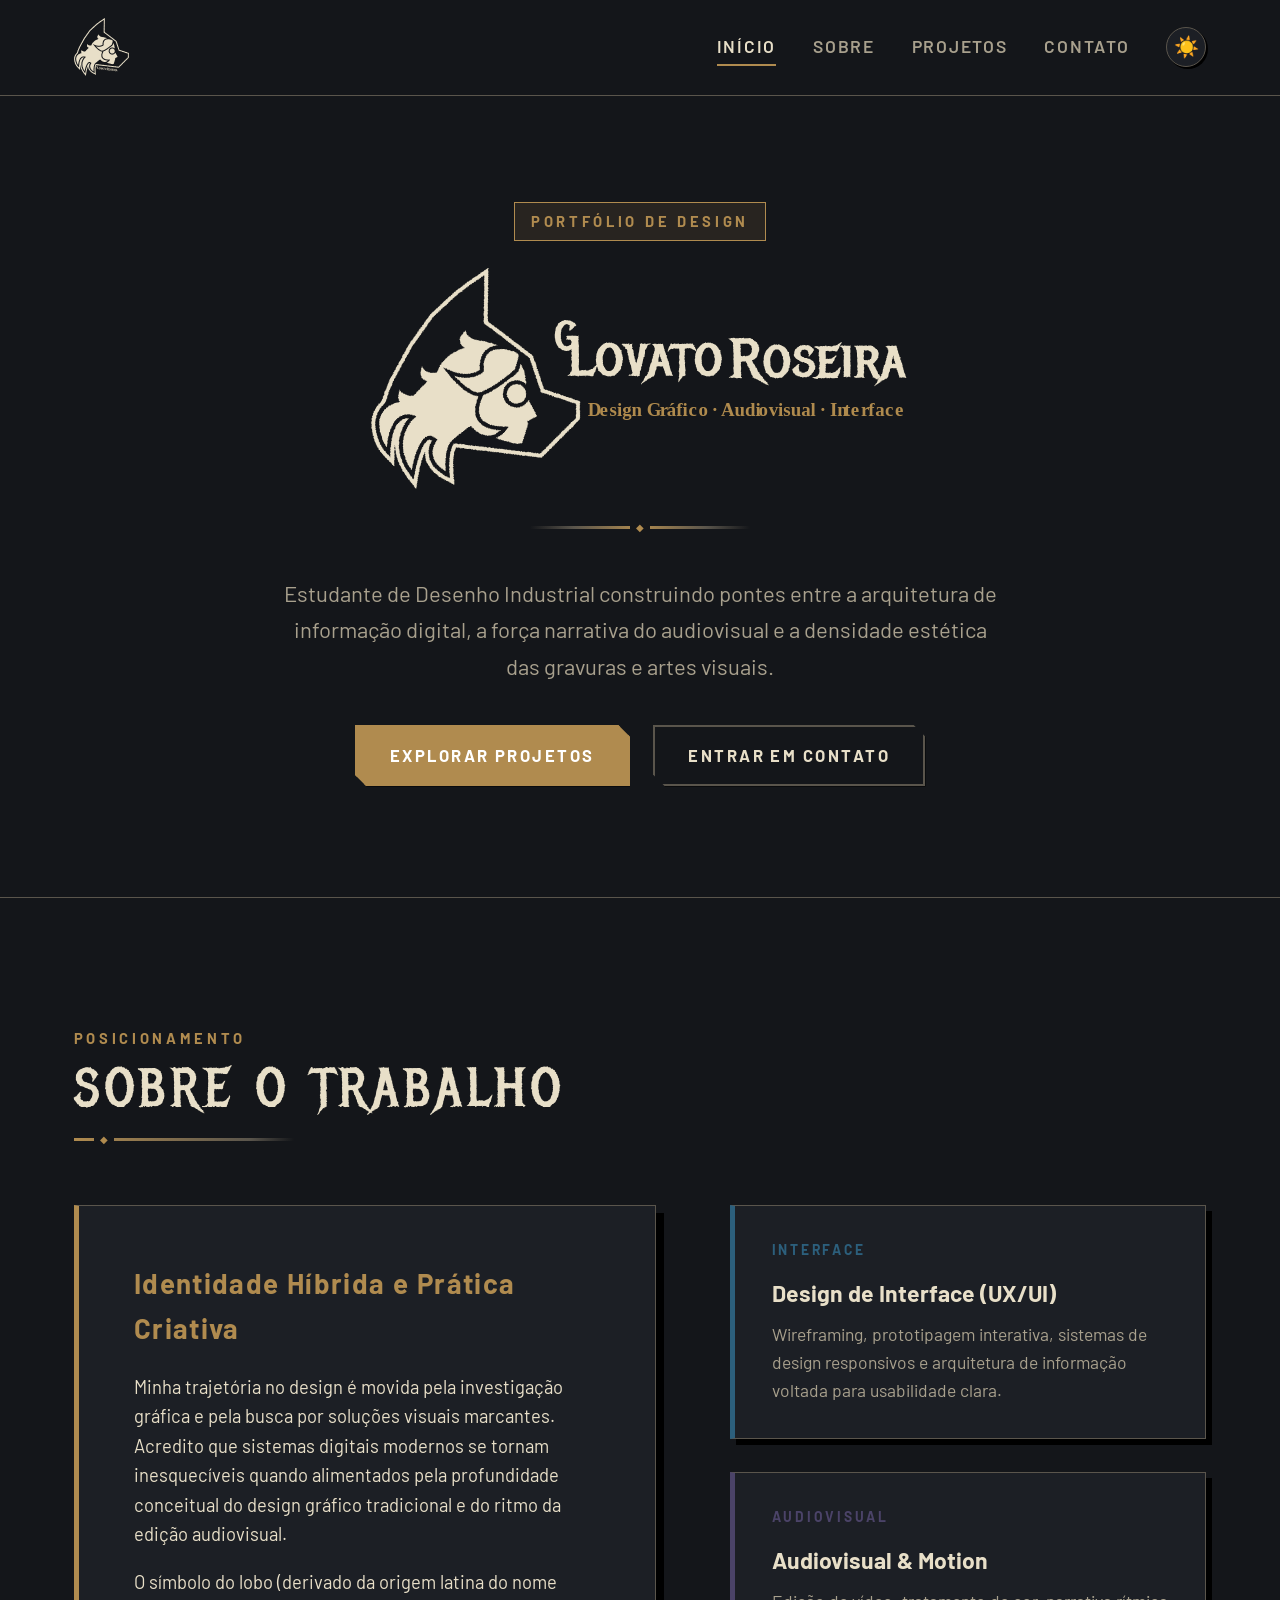
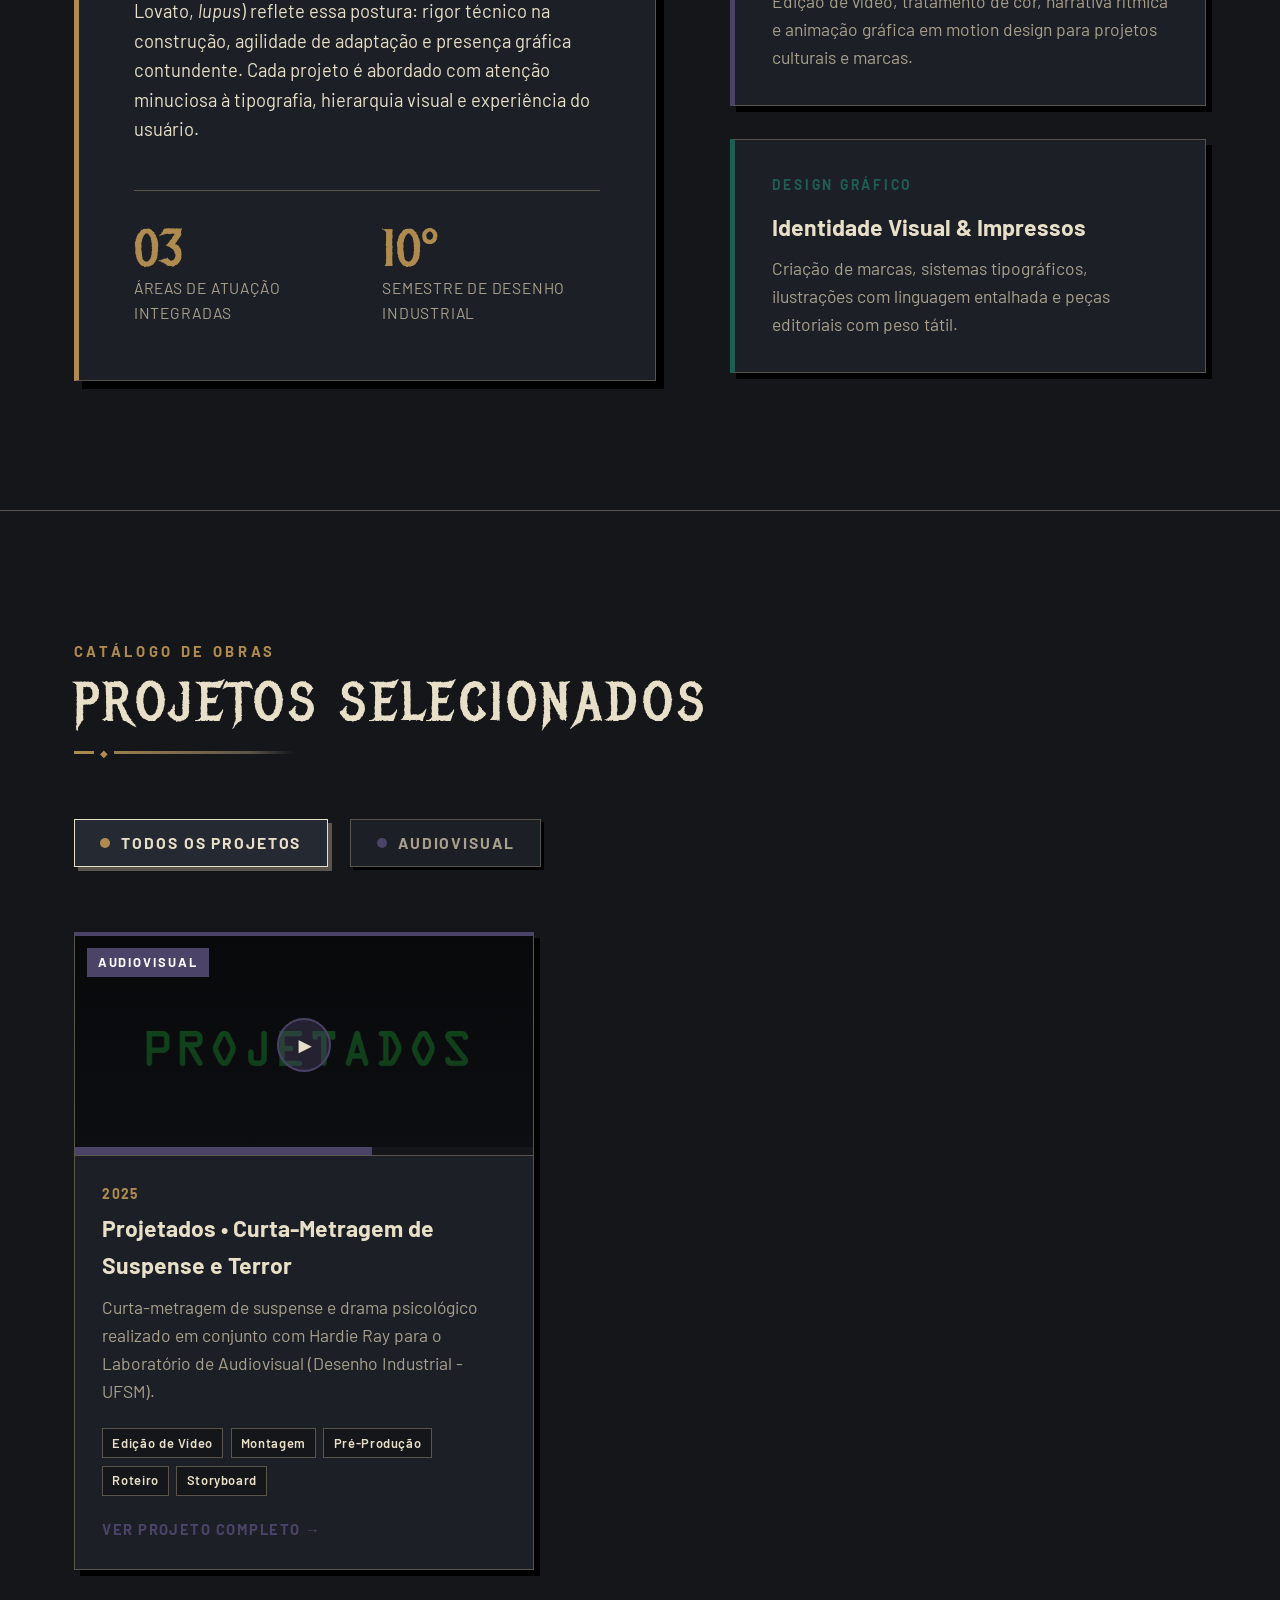
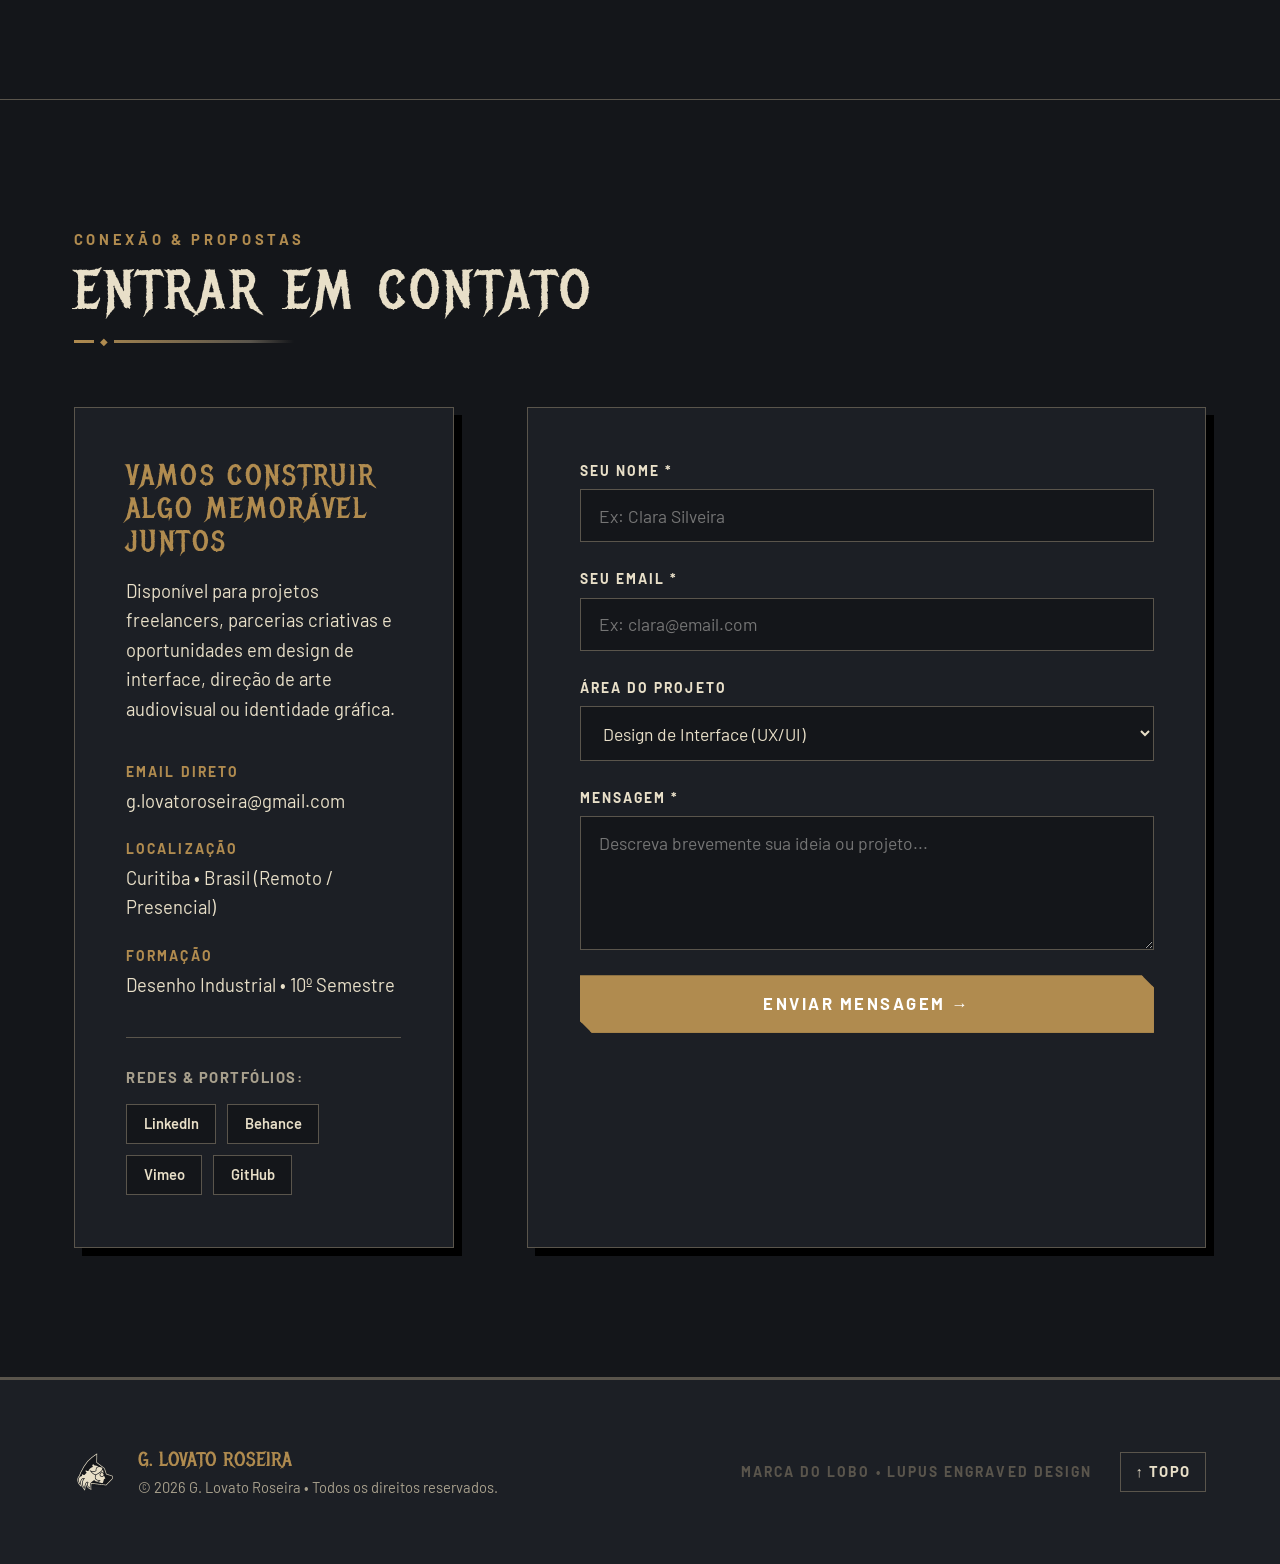
==== index.html @ ac512b8f "Add files via upload" ====
<!DOCTYPE html>
<html lang="pt-BR">
<head>
  <meta charset="UTF-8">
  <meta name="viewport" content="width=device-width, initial-scale=1.0">
  <meta name="referrer" content="strict-origin-when-cross-origin">
  <title>G. Lovato Roseira | Portfólio de Design</title>
  <meta name="description" content="Portfólio de G. Lovato Roseira. Identidade híbrida em Design de Interface, Audiovisual e Design Gráfico.">
  
  <!-- Google Fonts: Metal Mania (Headers) & Barlow (Body/Text) -->
  <link rel="preconnect" href="https://fonts.googleapis.com">
  <link rel="preconnect" href="https://fonts.gstatic.com" crossorigin>
  <link href="https://fonts.googleapis.com/css2?family=Barlow:ital,wght@0,300;0,400;0,600;0,700;1,400&family=Metal+Mania&display=swap" rel="stylesheet">
  
  <!-- Early Theme Initialization -->
  <script>
    (function() {
      const savedTheme = localStorage.getItem('theme') || 'dark';
      document.documentElement.setAttribute('data-theme', savedTheme);
    })();
  </script>

  <!-- Stylesheet -->
  <link rel="stylesheet" href="styles.css">
</head>
<body>

  <!-- Header Navigation -->
  <header class="site-header">
    <div class="widescreen-canvas header-inner">
      <a href="#hero" class="brand-logo" aria-label="G. Lovato Roseira Inicio">
        <!-- Modo escuro: logo escrita clara -->
        <img src="assets/logo compacta clara.svg" alt="G. Lovato Roseira" class="logo-wordmark logo-wordmark--light">
        <!-- Modo claro: logo escrita escura -->
        <img src="assets/logo compacta escura.svg" alt="G. Lovato Roseira" class="logo-wordmark logo-wordmark--dark">
      </a>

      <button class="menu-toggle" id="menuToggle" aria-label="Abrir Menu de Navegação">
        <span class="bar"></span>
        <span class="bar"></span>
        <span class="bar"></span>
      </button>

      <div class="header-right-controls">
        <nav class="nav-menu" id="navMenu">
          <a href="#hero" class="nav-link active">Início</a>
          <a href="#sobre" class="nav-link">Sobre</a>
          <a href="#projetos" class="nav-link">Projetos</a>
          <a href="#contato" class="nav-link">Contato</a>
        </nav>

        <button id="themeToggle" class="theme-toggle-btn" aria-label="Alternar Tema Claro/Escuro" title="Alternar Tema">☀️</button>
      </div>
    </div>
  </header>

  <main>
    <!-- HERO SECTION (COMPOSIÇÃO CENTRALIZADA COM LOGO ESCRITA) -->
    <section id="hero" class="hero-section">
      <div class="widescreen-canvas hero-centered-layout">
        
        <!-- Conteúdo Principal -->
        <div class="hero-content-centered">
          <div class="hero-badge">PORTFÓLIO DE DESIGN</div>
          <!-- Logo escrita: clara no tema escuro, escura no tema claro -->
          <div class="hero-wordmark-wrap">
            <img src="assets/logo escrito claro.svg" alt="G. Lovato Roseira" class="hero-wordmark logo-wordmark--light">
            <img src="assets/logo escrito escuro.svg" alt="G. Lovato Roseira" class="hero-wordmark logo-wordmark--dark">
          </div>
          
          <div class="engraved-divider-center"></div>

          <p class="hero-description">
            Estudante de Desenho Industrial construindo pontes entre a arquitetura de informação digital, a força narrativa do audiovisual e a densidade estética das gravuras e artes visuais.
          </p>

          <div class="hero-actions">
            <a href="#projetos" class="btn btn-primary">EXPLORAR PROJETOS</a>
            <a href="#contato" class="btn btn-secondary">ENTRAR EM CONTATO</a>
          </div>
        </div>

      </div>
    </section>

    <!-- SOBRE SECTION (GRID 60/40 E PILARES ESCALONADOS) -->
    <section id="sobre" class="section sobre-section">
      <div class="widescreen-canvas">
        
        <div class="section-header-left">
          <span class="section-tag">POSICIONAMENTO</span>
          <h2 class="section-title">SOBRE O TRABALHO</h2>
          <div class="engraved-divider-left"></div>
        </div>

        <div class="sobre-asymmetric-grid">
          <div class="sobre-text-card">
            <h3 class="sobre-heading">Identidade Híbrida e Prática Criativa</h3>
            <p>
              Minha trajetória no design é movida pela investigação gráfica e pela busca por soluções visuais marcantes. Acredito que sistemas digitais modernos se tornam inesquecíveis quando alimentados pela profundidade conceitual do design gráfico tradicional e do ritmo da edição audiovisual.
            </p>
            <p>
              O símbolo do lobo (derivado da origem latina do nome Lovato, <em>lupus</em>) reflete essa postura: rigor técnico na construção, agilidade de adaptação e presença gráfica contundente. Cada projeto é abordado com atenção minuciosa à tipografia, hierarquia visual e experiência do usuário.
            </p>

            <div class="sobre-stats">
              <div class="stat-item">
                <span class="stat-num">03</span>
                <span class="stat-label">Áreas de Atuação Integradas</span>
              </div>
              <div class="stat-item">
                <span class="stat-num">10º</span>
                <span class="stat-label">Semestre de Desenho Industrial</span>
              </div>
            </div>
          </div>

          <!-- Pilares de Atuação Integrados -->
          <div class="pillars-staggered">
            
            <div class="pillar-card pillar-interface">
              <div class="pillar-header">
                <span class="pillar-accent-tag">INTERFACE</span>
              </div>
              <h4 class="pillar-title">Design de Interface (UX/UI)</h4>
              <p class="pillar-desc">
                Wireframing, prototipagem interativa, sistemas de design responsivos e arquitetura de informação voltada para usabilidade clara.
              </p>
            </div>

            <div class="pillar-card pillar-audiovisual">
              <div class="pillar-header">
                <span class="pillar-accent-tag">AUDIOVISUAL</span>
              </div>
              <h4 class="pillar-title">Audiovisual &amp; Motion</h4>
              <p class="pillar-desc">
                Edição de vídeo, tratamento de cor, narrativa rítmica e animação gráfica em motion design para projetos culturais e marcas.
              </p>
            </div>

            <div class="pillar-card pillar-grafico">
              <div class="pillar-header">
                <span class="pillar-accent-tag">DESIGN GRÁFICO</span>
              </div>
              <h4 class="pillar-title">Identidade Visual &amp; Impressos</h4>
              <p class="pillar-desc">
                Criação de marcas, sistemas tipográficos, ilustrações com linguagem entalhada e peças editoriais com peso tátil.
              </p>
            </div>

          </div>
        </div>

      </div>
    </section>

    <!-- PROJETOS SECTION (CATÁLOGO WIDESCREEN 3 COLUNAS) -->
    <section id="projetos" class="section projetos-section">
      <div class="widescreen-canvas">
        
        <div class="section-header-left">
          <span class="section-tag">CATÁLOGO DE OBRAS</span>
          <h2 class="section-title">PROJETOS SELECIONADOS</h2>
          <div class="engraved-divider-left"></div>
        </div>

        <!-- Filter Buttons (Alinhados à Esquerda) -->
        <div class="filter-bar-left">
          <button class="filter-btn active" data-filter="todos">
            <span class="filter-indicator indicator-all"></span>
            TODOS OS PROJETOS
          </button>
          <button class="filter-btn" data-filter="audiovisual">
            <span class="filter-indicator indicator-audiovisual"></span>
            AUDIOVISUAL
          </button>
        </div>

        <!-- Projects Grid Widescreen -->
        <div class="projects-grid-widescreen" id="projectsGrid">

          <!-- Project Card: Audiovisual (Projetados) -->
          <article class="project-card cat-audiovisual" data-category="audiovisual" data-project-id="1" data-project-slug="projetados">
            <div class="card-image-wrapper">
              <div class="card-badge">AUDIOVISUAL</div>
              <div class="mockup-preview audiovisual-mockup" style="background: linear-gradient(rgba(18, 20, 24, 0.45), rgba(18, 20, 24, 0.7)), url('assets/projetos/projetados-yt-thumbnail.jpg') center/cover no-repeat;">
                <div class="play-overlay">
                  <span class="play-icon">&#9658;</span>
                </div>
                <div class="video-timeline-graphic">
                  <div class="timeline-track" style="width: 65%;"></div>
                </div>
              </div>
            </div>
            <div class="card-info">
              <span class="project-year">2025</span>
              <h3 class="project-title">Projetados &bull; Curta-Metragem de Suspense e Terror</h3>
              <p class="project-summary">
                Curta-metragem de suspense e drama psicológico realizado em conjunto com Hardie Ray para o Laboratório de Audiovisual (Desenho Industrial - UFSM).
              </p>
              <div class="card-tags">
                <span class="tag">Edição de Vídeo</span>
                <span class="tag">Montagem</span>
                <span class="tag">Pré-Produção</span>
                <span class="tag">Roteiro</span>
                <span class="tag">Storyboard</span>
              </div>
              <a href="projetos/projetados.html" class="btn-card-details">VER PROJETO COMPLETO &rarr;</a>
            </div>
          </article>

        </div>

      </div>
    </section>

    <!-- CONTATO SECTION (GRID ASSIMÉTRICO 35 / 65) -->
    <section id="contato" class="section contato-section">
      <div class="widescreen-canvas">
        
        <div class="section-header-left">
          <span class="section-tag">CONEXÃO &amp; PROPOSTAS</span>
          <h2 class="section-title">ENTRAR EM CONTATO</h2>
          <div class="engraved-divider-left"></div>
        </div>

        <div class="contato-asymmetric-grid">
          
          <div class="contato-info-card">
            <h3 class="contato-heading">Vamos construir algo memorável juntos</h3>
            <p>
              Disponível para projetos freelancers, parcerias criativas e oportunidades em design de interface, direção de arte audiovisual ou identidade gráfica.
            </p>

            <div class="contact-details">
              <div class="contact-detail-item">
                <span class="detail-label">EMAIL DIRETO</span>
                <a href="mailto:g.lovatoroseira@gmail.com" class="detail-value">g.lovatoroseira@gmail.com</a>
              </div>
              <div class="contact-detail-item">
                <span class="detail-label">LOCALIZAÇÃO</span>
                <span class="detail-value">Curitiba &bull; Brasil (Remoto / Presencial)</span>
              </div>
              <div class="contact-detail-item">
                <span class="detail-label">FORMAÇÃO</span>
                <span class="detail-value">Desenho Industrial &bull; 10º Semestre</span>
              </div>
            </div>

            <div class="social-links-wrapper">
              <span class="social-title">REDES &amp; PORTFÓLIOS:</span>
              <div class="social-buttons">
                <a href="https://linkedin.com" target="_blank" rel="noopener" class="social-btn">LinkedIn</a>
                <a href="https://behance.net" target="_blank" rel="noopener" class="social-btn">Behance</a>
                <a href="https://vimeo.com" target="_blank" rel="noopener" class="social-btn">Vimeo</a>
                <a href="https://github.com" target="_blank" rel="noopener" class="social-btn">GitHub</a>
              </div>
            </div>
          </div>

          <!-- Contact Form (Expandido à Direita) -->
          <div class="contato-form-card">
            <form id="contactForm" class="engraved-form">
              <div class="form-group">
                <label for="formName" class="form-label">SEU NOME *</label>
                <input type="text" id="formName" name="name" class="form-input" placeholder="Ex: Clara Silveira" required>
              </div>

              <div class="form-group">
                <label for="formEmail" class="form-label">SEU EMAIL *</label>
                <input type="email" id="formEmail" name="email" class="form-input" placeholder="Ex: clara@email.com" required>
              </div>

              <div class="form-group">
                <label for="formCategory" class="form-label">ÁREA DO PROJETO</label>
                <select id="formCategory" name="category" class="form-select">
                  <option value="interface">Design de Interface (UX/UI)</option>
                  <option value="audiovisual">Audiovisual / Vídeo</option>
                  <option value="grafico">Identidade Visual / Gráfico</option>
                  <option value="outro">Projeto Híbrido / Outro</option>
                </select>
              </div>

              <div class="form-group">
                <label for="formMessage" class="form-label">MENSAGEM *</label>
                <textarea id="formMessage" name="message" rows="5" class="form-textarea" placeholder="Descreva brevemente sua ideia ou projeto..." required></textarea>
              </div>

              <button type="submit" class="btn btn-primary btn-block">
                ENVIAR MENSAGEM &rarr;
              </button>

              <div id="formFeedback" class="form-feedback" aria-live="polite"></div>
            </form>
          </div>

        </div>

      </div>
    </section>
  </main>

  <!-- FOOTER -->
  <footer class="site-footer">
    <div class="widescreen-canvas footer-inner">
      <div class="footer-left">
        <img src="assets/wolf-crest.svg" alt="Lobo Stamp" class="footer-crest">
        <div class="footer-brand-info">
          <span class="footer-brand-name">G. LOVATO ROSEIRA</span>
          <span class="footer-copy">&copy; 2026 G. Lovato Roseira &bull; Todos os direitos reservados.</span>
        </div>
      </div>
      <div class="footer-right">
        <span class="footer-motto">MARCA DO LOBO &bull; LUPUS ENGRAVED DESIGN</span>
        <a href="#hero" class="back-to-top" aria-label="Voltar ao topo">&uarr; TOPO</a>
      </div>
    </div>
  </footer>

  <!-- PROJECT DETAIL MODAL -->
  <div class="modal-backdrop" id="projectModal" aria-hidden="true">
    <div class="modal-container" role="dialog" aria-labelledby="modalTitle">
      <button class="modal-close" id="modalClose" aria-label="Fechar janela">&times;</button>
      
      <div class="modal-header">
        <span class="modal-category-badge" id="modalBadge">INTERFACE</span>
        <h2 class="modal-title" id="modalTitle">Título do Projeto</h2>
        <span class="modal-meta" id="modalMeta">2026 &bull; Design de Interface</span>
      </div>

      <div class="modal-body">
        <div class="modal-preview-box" id="modalPreviewBox">
          <!-- Dynamically populated graphic preview -->
        </div>

        <div class="modal-description">
          <h4 class="modal-subheading">Contexto do Projeto</h4>
          <p id="modalDescContext">
            Descrição detalhada do desafio e dos objetivos visuais.
          </p>

          <h4 class="modal-subheading">Processo &amp; Execução</h4>
          <p id="modalDescProcess">
            Metodologia aplicada, escolhas tipográficas, decisões de usabilidade e produção gráfica.
          </p>

          <h4 class="modal-subheading">Ferramentas &amp; Técnicas</h4>
          <div class="modal-tags" id="modalTags">
            <!-- Dynamic Tags -->
          </div>
        </div>
      </div>

      <div class="modal-footer">
        <button class="btn btn-secondary" id="modalCloseBtn">FECHAR</button>
      </div>
    </div>
  </div>

  <!-- JavaScript -->
  <script src="script.js"></script>
</body>
</html>
---- styles.css ----
/* ==========================================================================
   G. LOVATO ROSEIRA - PORTFÓLIO ONLINE
   Estética: Heavy Metal 80's + Arte Gravada/Entalhada (Engraved)
   Composição: Desktop-First (16:9 Widescreen), Grids Assimétricos & Sangrias Bleed
   ========================================================================== */

/* --------------------------------------------------------------------------
   1. VARIÁVEIS DE DESIGN & PALETA CLARO / ESCURO
   -------------------------------------------------------------------------- */
:root, [data-theme="dark"] {
  /* Modo Escuro */
  --bg-dark: #14161A;
  --bg-card: #1C1F25;
  --bg-card-hover: #242932;
  --text-paper: #E8DFC8;
  --text-muted: #A8A08D;
  --color-graphite: #5A554C;
  --color-brass: #B08B4F;
  --color-brass-light: #D4AF37;
  --shadow-color: #000000;

  /* Acentos por Categoria */
  --accent-interface: #2C5F7C;   /* Azul Interface */
  --accent-audiovisual: #4B4368; /* Roxo Audiovisual */
  --accent-grafico: #1F5C52;     /* Verde Petróleo Gráfico */

  /* Tipografia */
  --font-display: 'Metal Mania', cursive, serif;
  --font-body: 'Barlow', sans-serif;

  /* Transições */
  --transition-fast: 0.2s cubic-bezier(0.25, 1, 0.5, 1);
  --transition-normal: 0.35s cubic-bezier(0.25, 1, 0.5, 1);
}

[data-theme="light"] {
  /* Modo Claro */
  --bg-dark: #EAE3D2;
  --bg-card: #F2EBDC;
  --bg-card-hover: #E4DAC4;
  --text-paper: #14161A;
  --text-muted: #424750;
  --color-graphite: #8A8275;
  --color-brass: #8C692D;
  --color-brass-light: #B08B4F;
  --shadow-color: rgba(0, 0, 0, 0.15);

  /* Acentos Ajustados para Contraste AA no Modo Claro */
  --accent-interface: #1D4D66;
  --accent-audiovisual: #3A3252;
  --accent-grafico: #12463E;
}

/* Reset Básico */
*, *::before, *::after {
  box-sizing: border-box;
  margin: 0;
  padding: 0;
}

html {
  scroll-behavior: smooth;
  background-color: var(--bg-dark);
  color: var(--text-paper);
  font-family: var(--font-body);
  /* Piso Mínimo de Legibilidade: Mínimo 16px (1rem) */
  font-size: clamp(1rem, 0.4vw + 0.9rem, 1.15rem);
  line-height: 1.6;
  transition: background-color var(--transition-normal), color var(--transition-normal);
}

body {
  min-height: 100vh;
  position: relative;
  overflow-x: hidden;
  background-color: var(--bg-dark);
  color: var(--text-paper);
}

/* --------------------------------------------------------------------------
   2. DESKTOP-FIRST 16:9 WIDESCREEN CANVAS & COMPOSIÇÃO ASSIMÉTRICA
   -------------------------------------------------------------------------- */
/* Canvas expansivo para monitores Widescreen 16:9 */
.widescreen-canvas {
  width: 100%;
  max-width: 1600px;
  margin: 0 auto;
  padding: 0 4rem;
}

/* Utilitários de Sangria nas Bordas da Tela (Bleed) */
.bleed-left-wrapper {
  margin-left: -4rem;
  padding-left: 4rem;
}

.bleed-right-wrapper {
  margin-right: -4rem;
  padding-right: 4rem;
}

/* --------------------------------------------------------------------------
   3. ELEMENTOS GRÁFICOS & TIPOGRAFIA
   -------------------------------------------------------------------------- */
h1, h2, h3, h4, h5, h6 {
  font-weight: 400;
  color: var(--text-paper);
}

/* Metal Mania SOMENTE em Títulos Principais, Headers e Nome */
.hero-title,
.section-title,
.brand-logo,
.modal-title,
.contato-heading {
  font-family: var(--font-display);
  text-transform: uppercase;
  letter-spacing: 0.08em;
  line-height: 1.12;
}

p {
  font-family: var(--font-body);
  font-weight: 400;
  color: var(--text-paper);
  line-height: 1.6;
  margin-bottom: 1rem;
}

a {
  color: inherit;
  text-decoration: none;
  transition: color var(--transition-fast);
}

/* Separadores Estilo Entalhe Gravado Assimétricos */
.engraved-divider {
  height: 3px;
  background: linear-gradient(90deg, var(--color-brass) 0%, var(--color-graphite) 70%, transparent 100%);
  margin: 1.5rem 0;
  position: relative;
}

.engraved-divider-left {
  height: 3px;
  width: 220px;
  margin: 1rem 0 2.5rem 0;
  background: linear-gradient(90deg, var(--color-brass) 0%, var(--color-graphite) 80%, transparent 100%);
  position: relative;
}

.engraved-divider-left::after {
  content: '◆';
  position: absolute;
  top: 50%;
  left: 20px;
  transform: translateY(-50%);
  color: var(--color-brass);
  font-size: 10px;
  background-color: var(--bg-dark);
  padding: 0 6px;
}

.engraved-divider-center {
  height: 3px;
  width: 220px;
  margin: 1.5rem auto 2.5rem auto;
  background: linear-gradient(90deg, transparent 0%, var(--color-graphite) 20%, var(--color-brass) 50%, var(--color-graphite) 80%, transparent 100%);
  position: relative;
}

.engraved-divider-center::after {
  content: '◆';
  position: absolute;
  top: 50%;
  left: 50%;
  transform: translate(-50%, -50%);
  color: var(--color-brass);
  font-size: 10px;
  background-color: var(--bg-dark);
  padding: 0 6px;
}

/* Botões com Estética Angular / Entalhada */
.btn {
  display: inline-flex;
  align-items: center;
  justify-content: center;
  padding: 0.85rem 1.8rem;
  font-family: var(--font-body);
  font-weight: 700;
  font-size: 0.9rem;
  letter-spacing: 0.15em;
  text-transform: uppercase;
  border: 2px solid var(--color-brass);
  background-color: transparent;
  color: var(--text-paper);
  cursor: pointer;
  position: relative;
  transition: all var(--transition-fast);
  clip-path: polygon(0 0, calc(100% - 12px) 0, 100% 12px, 100% 100%, 12px 100%, 0 calc(100% - 12px));
  box-shadow: 4px 4px 0px var(--shadow-color);
}

.btn-primary {
  background-color: var(--color-brass);
  color: #FFF;
}

.btn-primary:hover {
  background-color: var(--text-paper);
  border-color: var(--text-paper);
  color: var(--bg-dark);
  transform: translate(-2px, -2px);
  box-shadow: 6px 6px 0px var(--shadow-color);
}

.btn-secondary {
  border-color: var(--color-graphite);
  color: var(--text-paper);
}

.btn-secondary:hover {
  border-color: var(--color-brass);
  color: var(--color-brass);
  transform: translate(-2px, -2px);
  box-shadow: 6px 6px 0px var(--shadow-color);
}

.btn-block {
  width: 100%;
}

/* Botão de Alternância de Tema (Sol / Lua) */
.theme-toggle-btn {
  background: var(--bg-card);
  border: 1px solid var(--color-graphite);
  color: var(--text-paper);
  font-size: 1.1rem;
  width: 40px;
  height: 40px;
  border-radius: 50%;
  display: flex;
  align-items: center;
  justify-content: center;
  cursor: pointer;
  transition: all var(--transition-fast);
  box-shadow: 2px 2px 0px var(--shadow-color);
}

.theme-toggle-btn:hover {
  border-color: var(--color-brass);
  transform: scale(1.08);
}

/* --------------------------------------------------------------------------
   4. CABEÇALHO (HEADER)
   -------------------------------------------------------------------------- */
.site-header {
  position: fixed;
  top: 0;
  left: 0;
  width: 100%;
  z-index: 1000;
  background-color: var(--bg-dark);
  border-bottom: 1px solid var(--color-graphite);
  padding: 1rem 0;
  transition: background-color var(--transition-normal);
}

.header-inner {
  display: flex;
  align-items: center;
  justify-content: space-between;
}

.brand-logo {
  display: flex;
  align-items: center;
  gap: 0;
  line-height: 1;
}

/* Logo marca escrita no header — tamanho aumentado */
.logo-wordmark {
  height: clamp(44px, 5vw, 58px);
  width: auto;
  display: block;
  transition: opacity var(--transition-fast);
}

/* Modo escuro (padrão): mostra logo clara, oculta logo escura */
:root .logo-wordmark--light,
[data-theme="dark"] .logo-wordmark--light {
  display: block;
}
:root .logo-wordmark--dark,
[data-theme="dark"] .logo-wordmark--dark {
  display: none;
}

/* Modo claro: mostra logo escura, oculta logo clara */
[data-theme="light"] .logo-wordmark--light {
  display: none;
}
[data-theme="light"] .logo-wordmark--dark {
  display: block;
}

.brand-logo:hover .logo-wordmark {
  opacity: 0.82;
}

/* Logo na hero: bem maior, ocupa o espaço do h1 */
.hero-wordmark-wrap {
  margin: 0.25rem 0 0.5rem 0;
}

.hero-wordmark {
  width: clamp(260px, 42vw, 560px);
  height: auto;
  display: block;
}

.hero-wordmark-wrap .logo-wordmark--light,
.hero-wordmark-wrap .logo-wordmark--dark {
  /* herda a lógica de display das regras acima */
  height: auto;
  width: clamp(260px, 42vw, 560px);
}

.header-right-controls {
  display: flex;
  align-items: center;
  gap: 2rem;
}

.nav-menu {
  display: flex;
  align-items: center;
  gap: 2rem;
}

.nav-link {
  font-family: var(--font-body);
  font-weight: 600;
  font-size: 0.95rem;
  letter-spacing: 0.1em;
  text-transform: uppercase;
  color: var(--text-muted);
  position: relative;
  padding: 0.25rem 0;
}

.nav-link::after {
  content: '';
  position: absolute;
  bottom: 0;
  left: 0;
  width: 0%;
  height: 2px;
  background-color: var(--color-brass);
  transition: width var(--transition-fast);
}

.nav-link:hover,
.nav-link.active {
  color: var(--text-paper);
}

.nav-link:hover::after,
.nav-link.active::after {
  width: 100%;
}

.menu-toggle {
  display: none;
  background: none;
  border: 1px solid var(--color-graphite);
  padding: 0.5rem;
  cursor: pointer;
  flex-direction: column;
  gap: 4px;
}

.menu-toggle .bar {
  width: 22px;
  height: 2px;
  background-color: var(--text-paper);
  transition: transform var(--transition-fast);
}

/* --------------------------------------------------------------------------
   5. HERO SECTION (LAYOUT ASSIMÉTRICO 38 / 62 - ANCORADO À SANGRIA ESQUERDA)
   -------------------------------------------------------------------------- */
.hero-section {
  padding: 11rem 0 6rem 0;
  min-height: 90vh;
  display: flex;
  align-items: center;
  position: relative;
  border-bottom: 1px solid var(--color-graphite);
  overflow: hidden;
}

/* Grid Widescreen Centralizado */
.hero-centered-layout {
  display: flex;
  flex-direction: column;
  align-items: center;
  text-align: center;
  max-width: 900px;
  margin: 0 auto;
}

.hero-content-centered {
  display: flex;
  flex-direction: column;
  align-items: center;
  width: 100%;
}

.hero-badge {
  display: inline-block;
  font-family: var(--font-body);
  font-size: 0.8rem;
  font-weight: 700;
  letter-spacing: 0.25em;
  color: var(--color-brass);
  background-color: rgba(176, 139, 79, 0.12);
  padding: 0.35rem 0.85rem;
  border: 1px solid var(--color-brass);
  margin-bottom: 1.25rem;
}

.hero-title {
  font-size: clamp(2.8rem, 5.2vw, 4.8rem);
  color: var(--text-paper);
  margin-bottom: 0.5rem;
  text-shadow: 3px 3px 0px var(--shadow-color);
}

.hero-subtitle {
  font-family: var(--font-body);
  font-weight: 700;
  font-size: clamp(1rem, 2vw, 1.25rem);
  letter-spacing: 0.22em;
  color: var(--color-brass);
  margin-bottom: 1.8rem;
}

.hero-description {
  font-size: clamp(1.05rem, 0.5vw + 0.95rem, 1.2rem);
  color: var(--text-muted);
  max-width: 720px;
  margin-bottom: 2.2rem;
  line-height: 1.65;
}

.hero-actions {
  display: flex;
  gap: 1.25rem;
  flex-wrap: wrap;
}

/* --------------------------------------------------------------------------
   6. SEÇÃO SOBRE (GRID ASSIMÉTRICO 60 / 40 COM PILARES ESCALONADOS)
   -------------------------------------------------------------------------- */
.section {
  padding: 7rem 0;
  border-bottom: 1px solid var(--color-graphite);
}

.section-header-left {
  text-align: left;
  margin-bottom: 3.5rem;
}

.section-tag {
  font-family: var(--font-body);
  font-size: 0.8rem;
  font-weight: 700;
  letter-spacing: 0.25em;
  color: var(--color-brass);
  text-transform: uppercase;
  display: block;
  margin-bottom: 0.5rem;
}

.section-title {
  font-size: clamp(2.2rem, 4.2vw, 3.5rem);
  color: var(--text-paper);
}

.sobre-asymmetric-grid {
  display: grid;
  grid-template-columns: 1.1fr 0.9fr;
  gap: 4rem;
  align-items: start;
}

.sobre-text-card {
  background-color: var(--bg-card);
  padding: 3rem;
  border: 1px solid var(--color-graphite);
  border-left: 5px solid var(--color-brass);
  box-shadow: 8px 8px 0px var(--shadow-color);
}

.sobre-heading {
  font-size: 1.5rem;
  font-weight: 700;
  color: var(--color-brass);
  margin-bottom: 1.25rem;
  letter-spacing: 0.05em;
}

.sobre-stats {
  display: flex;
  gap: 3rem;
  margin-top: 2.5rem;
  padding-top: 1.75rem;
  border-top: 1px solid var(--color-graphite);
}

.stat-item {
  display: flex;
  flex-direction: column;
}

.stat-num {
  font-family: var(--font-display);
  font-size: 2.8rem;
  color: var(--color-brass);
  line-height: 1;
}

.stat-label {
  font-size: 0.85rem;
  color: var(--text-muted);
  text-transform: uppercase;
  letter-spacing: 0.05em;
}

/* Disposição Escalonada / Diagonal dos Pilares na Direita */
.pillars-staggered {
  display: flex;
  flex-direction: column;
  gap: 1.8rem;
  position: relative;
}

.pillar-card {
  background-color: var(--bg-card);
  padding: 1.8rem 2rem;
  border: 1px solid var(--color-graphite);
  border-left-width: 5px;
  box-shadow: 6px 6px 0px var(--shadow-color);
  transition: transform var(--transition-normal);
}

/* Caixas dos Pilares Perfeitamente Alinhadas */
.pillars-staggered .pillar-card {
  margin-left: 0;
}

.pillar-card:hover {
  transform: translateY(-3px);
}

.pillar-interface { border-left-color: var(--accent-interface); }
.pillar-interface .pillar-accent-tag { color: var(--accent-interface); }

.pillar-audiovisual { border-left-color: var(--accent-audiovisual); }
.pillar-audiovisual .pillar-accent-tag { color: var(--accent-audiovisual); }

.pillar-grafico { border-left-color: var(--accent-grafico); }
.pillar-grafico .pillar-accent-tag { color: var(--accent-grafico); }

.pillar-header {
  display: flex;
  justify-content: space-between;
  align-items: center;
  margin-bottom: 0.75rem;
}

.pillar-icon {
  font-size: 1.5rem;
}

.pillar-accent-tag {
  font-family: var(--font-body);
  font-size: 0.75rem;
  font-weight: 700;
  letter-spacing: 0.2em;
}

.pillar-title {
  font-size: 1.25rem;
  font-weight: 700;
  color: var(--text-paper);
  margin-bottom: 0.5rem;
}

.pillar-desc {
  font-size: 0.95rem;
  color: var(--text-muted);
  margin-bottom: 0;
}

/* --------------------------------------------------------------------------
   7. PROJETOS (CATÁLOGO WIDESCREEN ASSIMÉTRICO)
   -------------------------------------------------------------------------- */
.filter-bar-left {
  display: flex;
  justify-content: flex-start;
  gap: 1.2rem;
  flex-wrap: wrap;
  margin-bottom: 3.5rem;
}

.filter-btn {
  display: inline-flex;
  align-items: center;
  gap: 0.6rem;
  padding: 0.75rem 1.4rem;
  font-family: var(--font-body);
  font-weight: 700;
  font-size: 0.85rem;
  letter-spacing: 0.12em;
  background-color: var(--bg-card);
  border: 1px solid var(--color-graphite);
  color: var(--text-muted);
  cursor: pointer;
  transition: all var(--transition-fast);
  box-shadow: 3px 3px 0px var(--shadow-color);
}

.filter-indicator {
  width: 10px;
  height: 10px;
  display: inline-block;
  border-radius: 50%;
}

.indicator-all { background-color: var(--color-brass); }
.indicator-interface { background-color: var(--accent-interface); }
.indicator-audiovisual { background-color: var(--accent-audiovisual); }
.indicator-grafico { background-color: var(--accent-grafico); }

.filter-btn:hover {
  border-color: var(--color-brass);
  color: var(--text-paper);
}

.filter-btn.active {
  background-color: var(--bg-card-hover);
  border-color: var(--text-paper);
  color: var(--text-paper);
  box-shadow: 4px 4px 0px var(--color-graphite);
}

/* Grid Widescreen de 3 Colunas com Espaçamento Generoso */
.projects-grid-widescreen {
  display: grid;
  grid-template-columns: repeat(auto-fit, minmax(360px, 460px));
  gap: 2.5rem;
}

.project-card {
  background-color: var(--bg-card);
  border: 1px solid var(--color-graphite);
  border-top-width: 4px;
  box-shadow: 6px 6px 0px var(--shadow-color);
  display: flex;
  flex-direction: column;
  transition: transform var(--transition-normal), box-shadow var(--transition-normal);
  cursor: pointer;
  overflow: hidden;
}

.project-card:hover {
  transform: translateY(-6px);
  box-shadow: 10px 14px 0px var(--shadow-color);
}

/* Regras de Acento por Categoria */
.cat-interface { border-top-color: var(--accent-interface); }
.cat-interface .card-badge { background-color: var(--accent-interface); color: #FFF; }
.cat-interface:hover .project-title { color: var(--accent-interface); }
.cat-interface .btn-card-details { color: var(--accent-interface); }

.cat-audiovisual { border-top-color: var(--accent-audiovisual); }
.cat-audiovisual .card-badge { background-color: var(--accent-audiovisual); color: #FFF; }
.cat-audiovisual:hover .project-title { color: var(--accent-audiovisual); }
.cat-audiovisual .btn-card-details { color: var(--accent-audiovisual); }

.cat-grafico { border-top-color: var(--accent-grafico); }
.cat-grafico .card-badge { background-color: var(--accent-grafico); color: #FFF; }
.cat-grafico:hover .project-title { color: var(--accent-grafico); }
.cat-grafico .btn-card-details { color: var(--accent-grafico); }

/* Detalhes Internos do Card */
.card-image-wrapper {
  height: 220px;
  background-color: var(--bg-dark);
  position: relative;
  overflow: hidden;
  border-bottom: 1px solid var(--color-graphite);
}

.card-badge {
  position: absolute;
  top: 12px;
  left: 12px;
  font-family: var(--font-body);
  font-size: 0.7rem;
  font-weight: 700;
  letter-spacing: 0.15em;
  padding: 0.25rem 0.6rem;
  z-index: 10;
}

.mockup-preview {
  width: 100%;
  height: 100%;
  display: flex;
  align-items: center;
  justify-content: center;
  background: var(--bg-card-hover);
  position: relative;
}

.interface-mockup .mockup-window-bar {
  position: absolute;
  top: 15px;
  width: 80%;
  height: 20px;
  background-color: var(--bg-dark);
  border-radius: 4px 4px 0 0;
  display: flex;
  align-items: center;
  gap: 6px;
  padding-left: 10px;
}

.interface-mockup .dot {
  width: 6px;
  height: 6px;
  border-radius: 50%;
  background-color: var(--color-graphite);
}

.interface-mockup .mockup-content {
  width: 80%;
  height: 110px;
  margin-top: 20px;
  background-color: var(--bg-card);
  border: 1px solid var(--color-graphite);
  padding: 10px;
}

.ui-wire-header {
  height: 12px;
  width: 60%;
  background-color: var(--accent-interface);
  opacity: 0.8;
  margin-bottom: 10px;
}

.ui-wire-body {
  display: flex;
  gap: 8px;
}

.ui-block {
  height: 50px;
  flex: 1;
  background-color: var(--bg-dark);
  border: 1px dashed var(--color-graphite);
}

.interface-mockup-alt .mobile-frame {
  width: 100px;
  height: 160px;
  border: 3px solid var(--accent-interface);
  border-radius: 12px;
  background-color: var(--bg-dark);
  position: relative;
}

.interface-mockup-alt .screen-notch {
  width: 30px;
  height: 4px;
  background-color: var(--accent-interface);
  margin: 6px auto 0 auto;
}

.audiovisual-mockup .play-overlay {
  width: 54px;
  height: 54px;
  border-radius: 50%;
  border: 2px solid var(--accent-audiovisual);
  background-color: rgba(75, 67, 104, 0.4);
  display: flex;
  align-items: center;
  justify-content: center;
}

.audiovisual-mockup .play-icon {
  color: var(--text-paper);
  font-size: 1.2rem;
  margin-left: 3px;
}

.video-timeline-graphic {
  position: absolute;
  bottom: 0;
  width: 100%;
  height: 8px;
  background-color: var(--bg-dark);
}

.timeline-track {
  width: 45%;
  height: 100%;
  background-color: var(--accent-audiovisual);
}

.motion-mockup .motion-frames {
  display: flex;
  gap: 8px;
}

.motion-mockup .frame {
  width: 50px;
  height: 70px;
  border: 1px solid var(--accent-audiovisual);
  background-color: var(--bg-dark);
}

.grafico-mockup .engraved-symbol-preview {
  font-size: 3.5rem;
  color: var(--accent-grafico);
}

.poster-mockup .poster-border {
  width: 110px;
  height: 150px;
  border: 2px solid var(--accent-grafico);
  padding: 10px;
  display: flex;
  flex-direction: column;
  align-items: center;
  justify-content: space-between;
}

.poster-mockup .poster-title-line {
  width: 80%;
  height: 6px;
  background-color: var(--accent-grafico);
}

.poster-mockup .poster-art {
  font-size: 2rem;
  color: var(--text-paper);
}

.card-info {
  padding: 1.5rem;
  display: flex;
  flex-direction: column;
  flex-grow: 1;
}

.project-year {
  font-size: 0.75rem;
  font-weight: 700;
  color: var(--color-brass);
  letter-spacing: 0.1em;
  margin-bottom: 0.25rem;
}

.project-title {
  font-size: 1.25rem;
  font-weight: 700;
  margin-bottom: 0.6rem;
  transition: color var(--transition-fast);
}

.project-summary {
  font-size: 0.95rem;
  color: var(--text-muted);
  margin-bottom: 1.2rem;
  flex-grow: 1;
}

.card-tags {
  display: flex;
  flex-wrap: wrap;
  gap: 0.4rem;
  margin-bottom: 1.2rem;
}

.tag {
  font-size: 0.7rem;
  font-weight: 600;
  letter-spacing: 0.05em;
  padding: 0.2rem 0.5rem;
  background-color: var(--bg-dark);
  border: 1px solid var(--color-graphite);
  color: var(--text-paper);
}

.btn-card-details {
  background: none;
  border: none;
  font-family: var(--font-body);
  font-weight: 700;
  font-size: 0.8rem;
  letter-spacing: 0.1em;
  padding: 0;
  cursor: pointer;
  text-align: left;
  display: flex;
  align-items: center;
  gap: 0.4rem;
  text-decoration: none;
}

/* --------------------------------------------------------------------------
   8. SEÇÃO CONTATO (GRID ASSIMÉTRICO 35 / 65)
   -------------------------------------------------------------------------- */
.contato-asymmetric-grid {
  display: grid;
  grid-template-columns: 380px 1fr;
  gap: 4rem;
}

.contato-info-card,
.contato-form-card {
  background-color: var(--bg-card);
  padding: 2.8rem;
  border: 1px solid var(--color-graphite);
  box-shadow: 8px 8px 0px var(--shadow-color);
}

.contato-heading {
  font-size: 1.6rem;
  color: var(--color-brass);
  margin-bottom: 1rem;
}

.contact-details {
  margin: 2rem 0;
  display: flex;
  flex-direction: column;
  gap: 1.2rem;
}

.contact-detail-item {
  display: flex;
  flex-direction: column;
}

.detail-label {
  font-size: 0.75rem;
  font-weight: 700;
  letter-spacing: 0.15em;
  color: var(--color-brass);
  margin-bottom: 0.2rem;
}

.detail-value {
  font-size: 1rem;
  color: var(--text-paper);
}

a.detail-value:hover {
  color: var(--color-brass);
  text-decoration: underline;
}

.social-links-wrapper {
  margin-top: 2rem;
  padding-top: 1.5rem;
  border-top: 1px solid var(--color-graphite);
}

.social-title {
  font-size: 0.8rem;
  font-weight: 700;
  letter-spacing: 0.1em;
  color: var(--text-muted);
  display: block;
  margin-bottom: 0.8rem;
}

.social-buttons {
  display: flex;
  gap: 0.6rem;
  flex-wrap: wrap;
}

.social-btn {
  padding: 0.4rem 0.9rem;
  font-size: 0.8rem;
  font-weight: 600;
  border: 1px solid var(--color-graphite);
  background-color: var(--bg-dark);
  color: var(--text-paper);
}

.social-btn:hover {
  border-color: var(--color-brass);
  color: var(--color-brass);
}

.form-group {
  margin-bottom: 1.4rem;
  display: flex;
  flex-direction: column;
}

.form-label {
  font-size: 0.75rem;
  font-weight: 700;
  letter-spacing: 0.15em;
  color: var(--text-paper);
  margin-bottom: 0.4rem;
}

.form-input,
.form-select,
.form-textarea {
  width: 100%;
  padding: 0.85rem 1rem;
  font-family: var(--font-body);
  font-size: 0.95rem;
  background-color: var(--bg-dark);
  border: 1px solid var(--color-graphite);
  color: var(--text-paper);
  outline: none;
  transition: border-color var(--transition-fast);
}

.form-input:focus,
.form-select:focus,
.form-textarea:focus {
  border-color: var(--color-brass);
}

.form-feedback {
  margin-top: 1rem;
  padding: 0.75rem;
  font-size: 0.9rem;
  display: none;
  border: 1px solid var(--color-brass);
  background-color: rgba(176, 139, 79, 0.12);
  color: var(--text-paper);
}

/* --------------------------------------------------------------------------
   9. RODAPÉ (FOOTER WIDESCREEN)
   -------------------------------------------------------------------------- */
.site-footer {
  padding: 3.5rem 0;
  background-color: var(--bg-card);
  border-top: 2px solid var(--color-graphite);
}

.footer-inner {
  display: flex;
  justify-content: space-between;
  align-items: center;
  flex-wrap: wrap;
  gap: 1.5rem;
}

.footer-left {
  display: flex;
  align-items: center;
  gap: 1.2rem;
}

.footer-crest {
  width: 42px;
  height: 42px;
}

.footer-brand-info {
  display: flex;
  flex-direction: column;
}

.footer-brand-name {
  font-family: var(--font-display);
  font-size: 1.1rem;
  color: var(--color-brass);
}

.footer-copy {
  font-size: 0.8rem;
  color: var(--text-muted);
}

.footer-right {
  display: flex;
  align-items: center;
  gap: 1.5rem;
}

.footer-motto {
  font-size: 0.75rem;
  font-weight: 700;
  letter-spacing: 0.15em;
  color: var(--color-graphite);
}

.back-to-top {
  font-size: 0.8rem;
  font-weight: 700;
  letter-spacing: 0.1em;
  padding: 0.4rem 0.8rem;
  border: 1px solid var(--color-graphite);
  color: var(--text-paper);
}

.back-to-top:hover {
  border-color: var(--color-brass);
  color: var(--color-brass);
}

/* --------------------------------------------------------------------------
   10. MODAL DE DETALHES DO PROJETO
   -------------------------------------------------------------------------- */
.modal-backdrop {
  position: fixed;
  top: 0;
  left: 0;
  width: 100vw;
  height: 100vh;
  background-color: rgba(10, 11, 14, 0.88);
  backdrop-filter: blur(6px);
  z-index: 2000;
  display: flex;
  align-items: center;
  justify-content: center;
  padding: 1.5rem;
  opacity: 0;
  visibility: hidden;
  transition: opacity var(--transition-normal), visibility var(--transition-normal);
}

.modal-backdrop.active {
  opacity: 1;
  visibility: visible;
}

.modal-container {
  background-color: var(--bg-card);
  border: 2px solid var(--color-brass);
  width: 100%;
  max-width: 750px;
  max-height: 90vh;
  overflow-y: auto;
  padding: 2.5rem;
  position: relative;
  box-shadow: 10px 10px 0px var(--shadow-color);
  transform: scale(0.95);
  transition: transform var(--transition-normal);
}

.modal-backdrop.active .modal-container {
  transform: scale(1);
}

.modal-close {
  position: absolute;
  top: 1.2rem;
  right: 1.2rem;
  background: none;
  border: 1px solid var(--color-graphite);
  color: var(--text-paper);
  font-size: 1.5rem;
  width: 36px;
  height: 36px;
  display: flex;
  align-items: center;
  justify-content: center;
  cursor: pointer;
  transition: border-color var(--transition-fast);
}

.modal-close:hover {
  border-color: var(--color-brass);
  color: var(--color-brass);
}

.modal-category-badge {
  display: inline-block;
  font-size: 0.75rem;
  font-weight: 700;
  letter-spacing: 0.15em;
  padding: 0.25rem 0.6rem;
  color: #FFF;
  margin-bottom: 0.5rem;
}

.modal-title {
  font-size: 2rem;
  margin-bottom: 0.25rem;
}

.modal-meta {
  font-size: 0.85rem;
  color: var(--color-brass);
  display: block;
  margin-bottom: 1.5rem;
}

.modal-preview-box {
  width: 100%;
  height: 240px;
  background-color: var(--bg-dark);
  border: 1px solid var(--color-graphite);
  margin-bottom: 1.5rem;
  display: flex;
  align-items: center;
  justify-content: center;
}

.modal-subheading {
  font-size: 1.1rem;
  font-weight: 700;
  color: var(--color-brass);
  margin: 1.2rem 0 0.4rem 0;
}

.modal-tags {
  display: flex;
  gap: 0.5rem;
  flex-wrap: wrap;
  margin-top: 0.5rem;
}

.modal-footer {
  margin-top: 2rem;
  padding-top: 1.2rem;
  border-top: 1px solid var(--color-graphite);
  display: flex;
  justify-content: flex-end;
}

/* --------------------------------------------------------------------------
   11. ADAPTAÇÕES DE VIEWPORT (RESPONSIVIDADE SEGUNDA ETAPA)
   -------------------------------------------------------------------------- */
@media (max-width: 1200px) {
  .widescreen-canvas {
    padding: 0 2rem;
  }

  .hero-asymmetric-grid {
    grid-template-columns: 340px 1fr;
    gap: 3rem;
  }

  .sobre-asymmetric-grid {
    grid-template-columns: 1fr;
    gap: 3rem;
  }

  .pillars-staggered .pillar-card:nth-child(2),
  .pillars-staggered .pillar-card:nth-child(3) {
    margin-left: 0;
  }

  .projects-grid-widescreen {
    grid-template-columns: repeat(2, 1fr);
  }

  .contato-asymmetric-grid {
    grid-template-columns: 1fr;
    gap: 3rem;
  }
}

@media (max-width: 768px) {
  .menu-toggle {
    display: flex;
  }

  .nav-menu {
    position: absolute;
    top: 100%;
    left: 0;
    width: 100%;
    background-color: var(--bg-card);
    border-bottom: 2px solid var(--color-graphite);
    flex-direction: column;
    padding: 1.5rem;
    gap: 1.2rem;
    clip-path: polygon(0 0, 100% 0, 100% 0, 0 0);
    transition: clip-path var(--transition-normal);
  }

  .nav-menu.active {
    clip-path: polygon(0 0, 100% 0, 100% 100%, 0 100%);
  }

  .hero-asymmetric-grid {
    grid-template-columns: 1fr;
    text-align: center;
  }

  .crest-frame-asymmetric {
    max-width: 240px;
    margin: 0 auto;
  }

  .hero-actions {
    justify-content: center;
  }

  .projects-grid-widescreen {
    grid-template-columns: 1fr;
  }

  .footer-inner {
    flex-direction: column;
    text-align: center;
  }
}
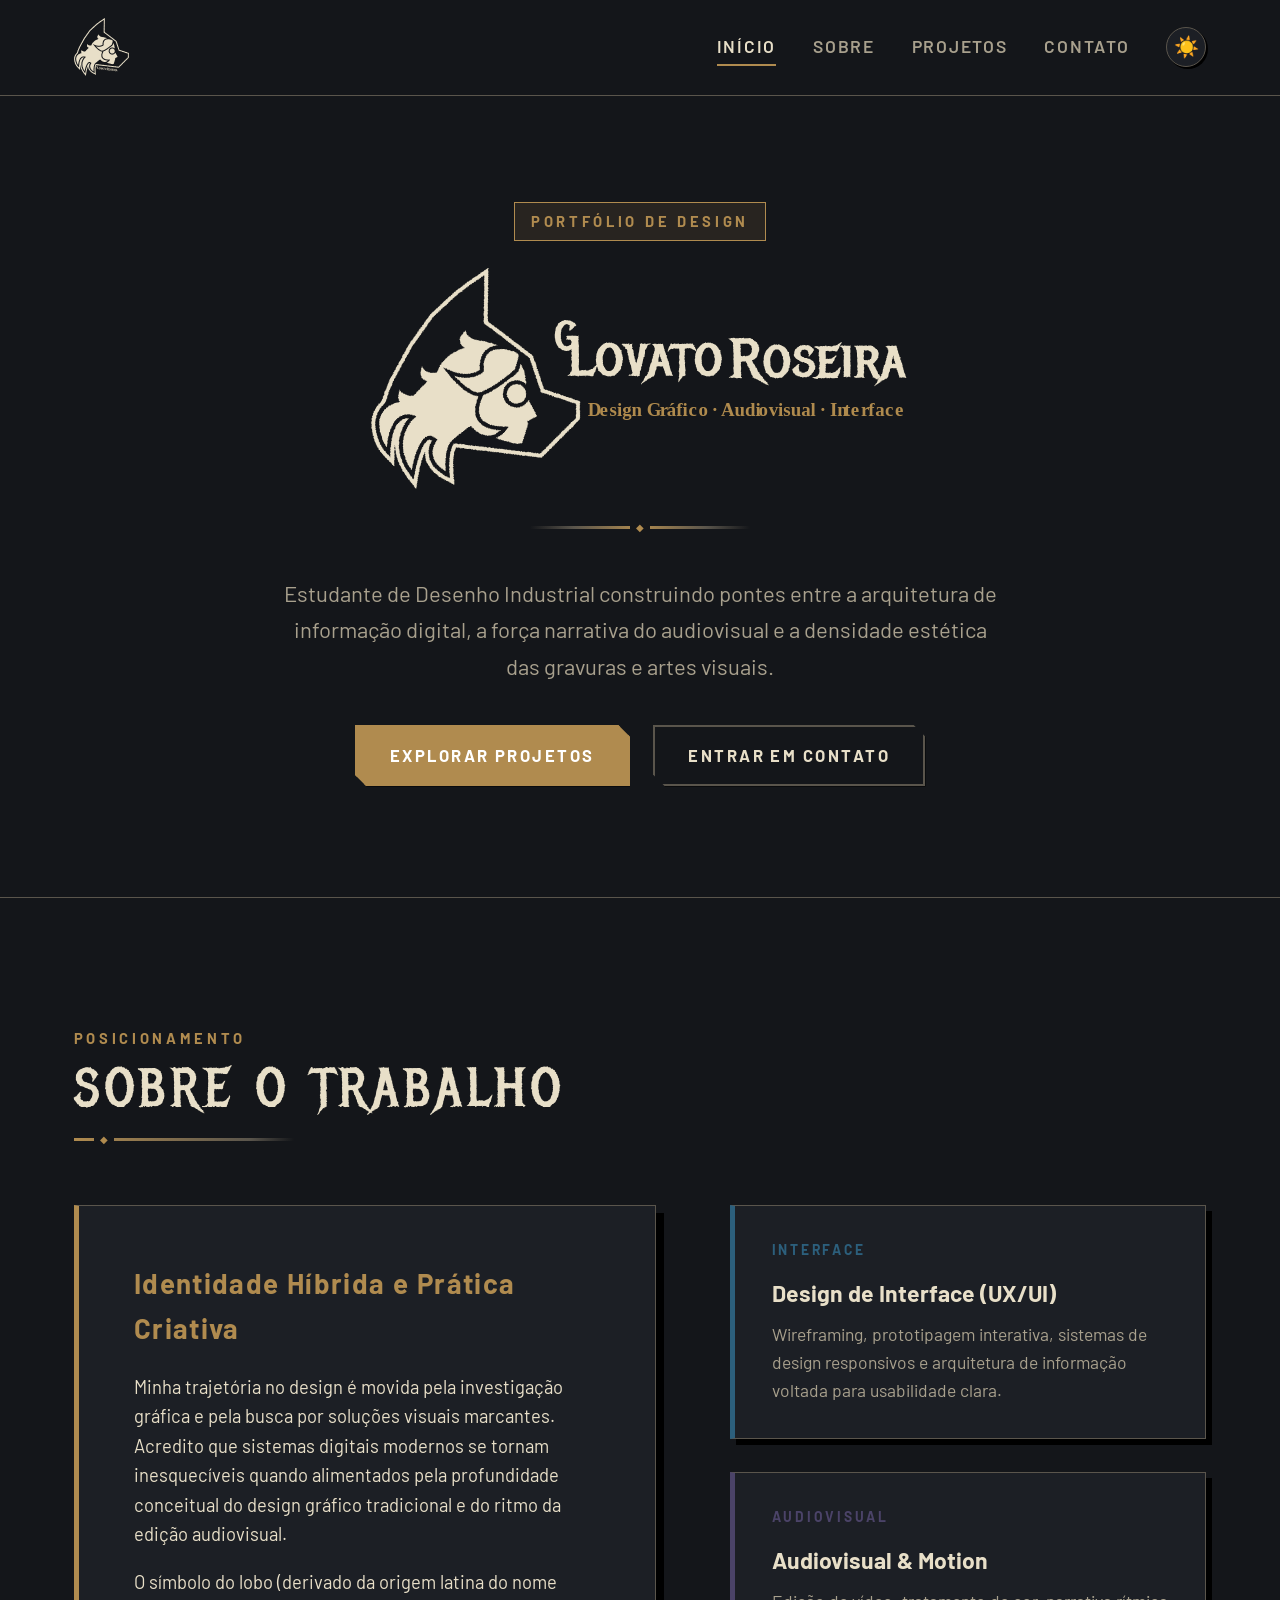
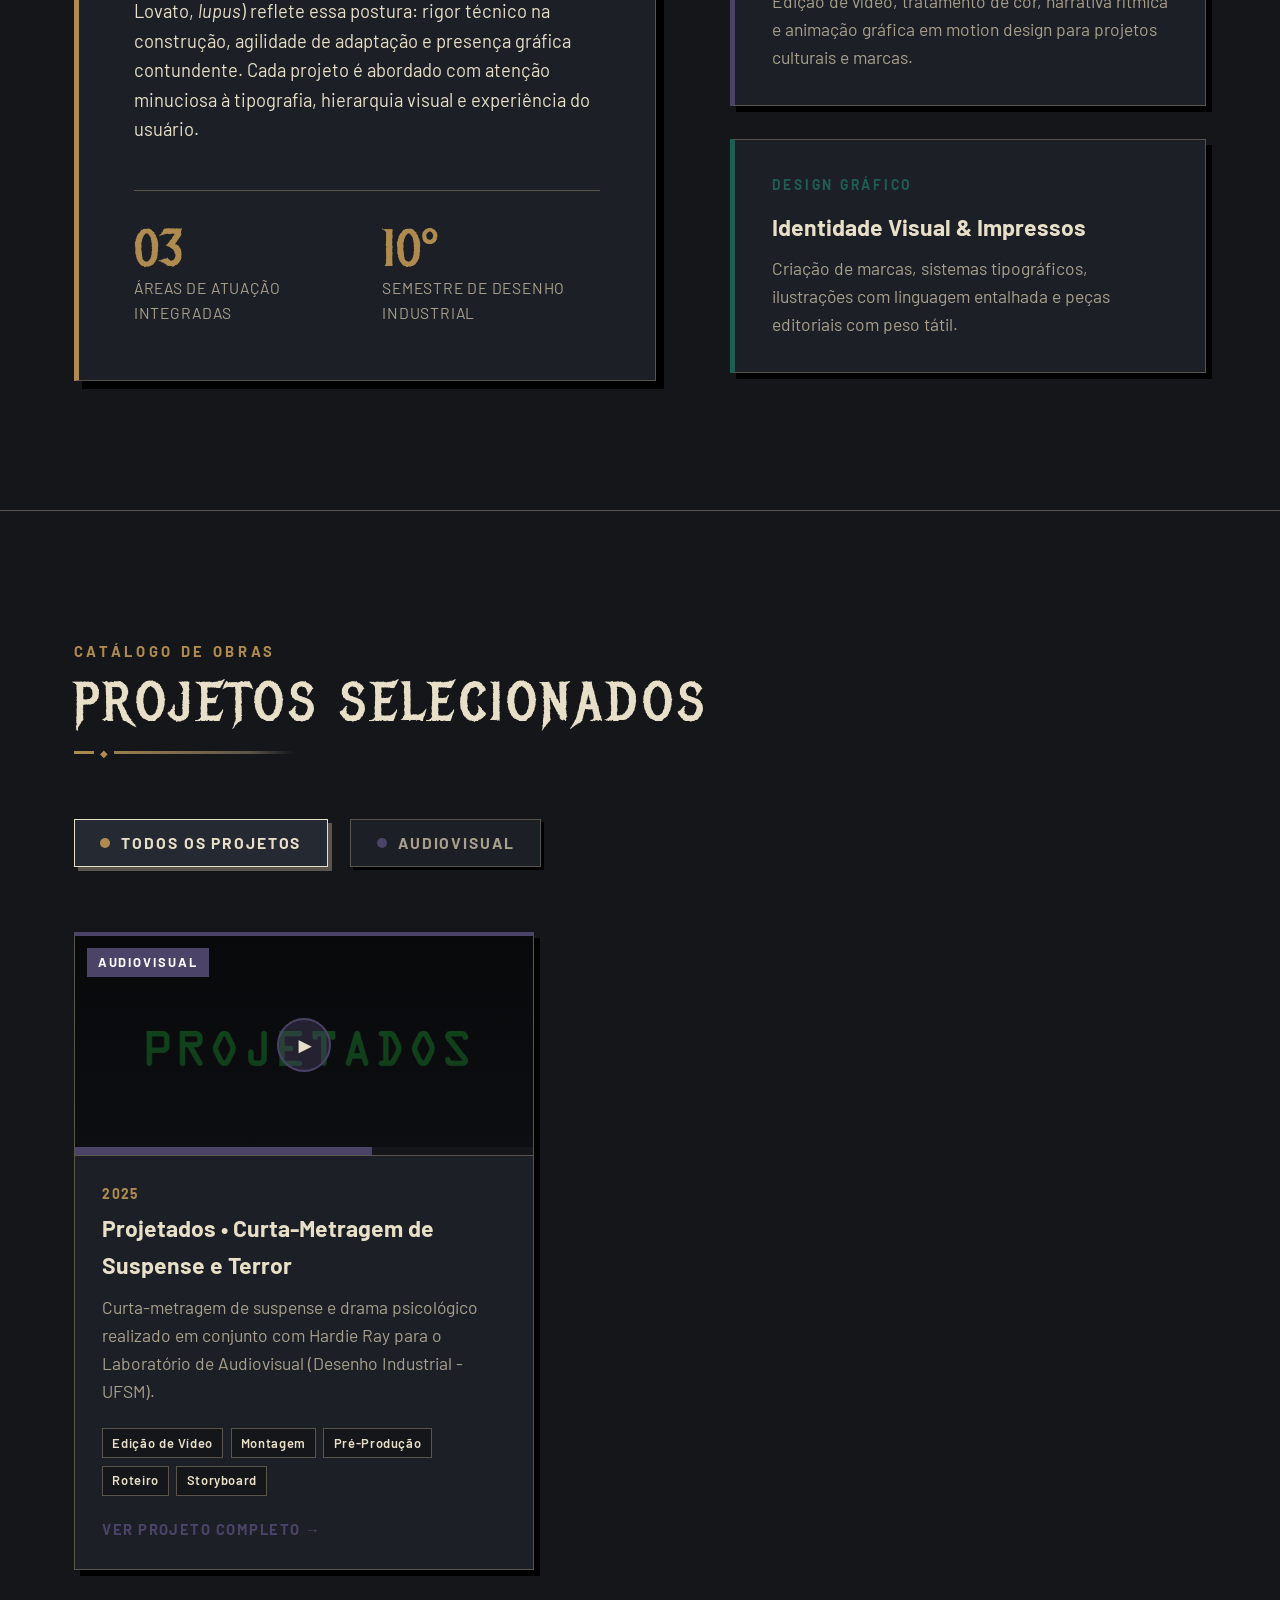
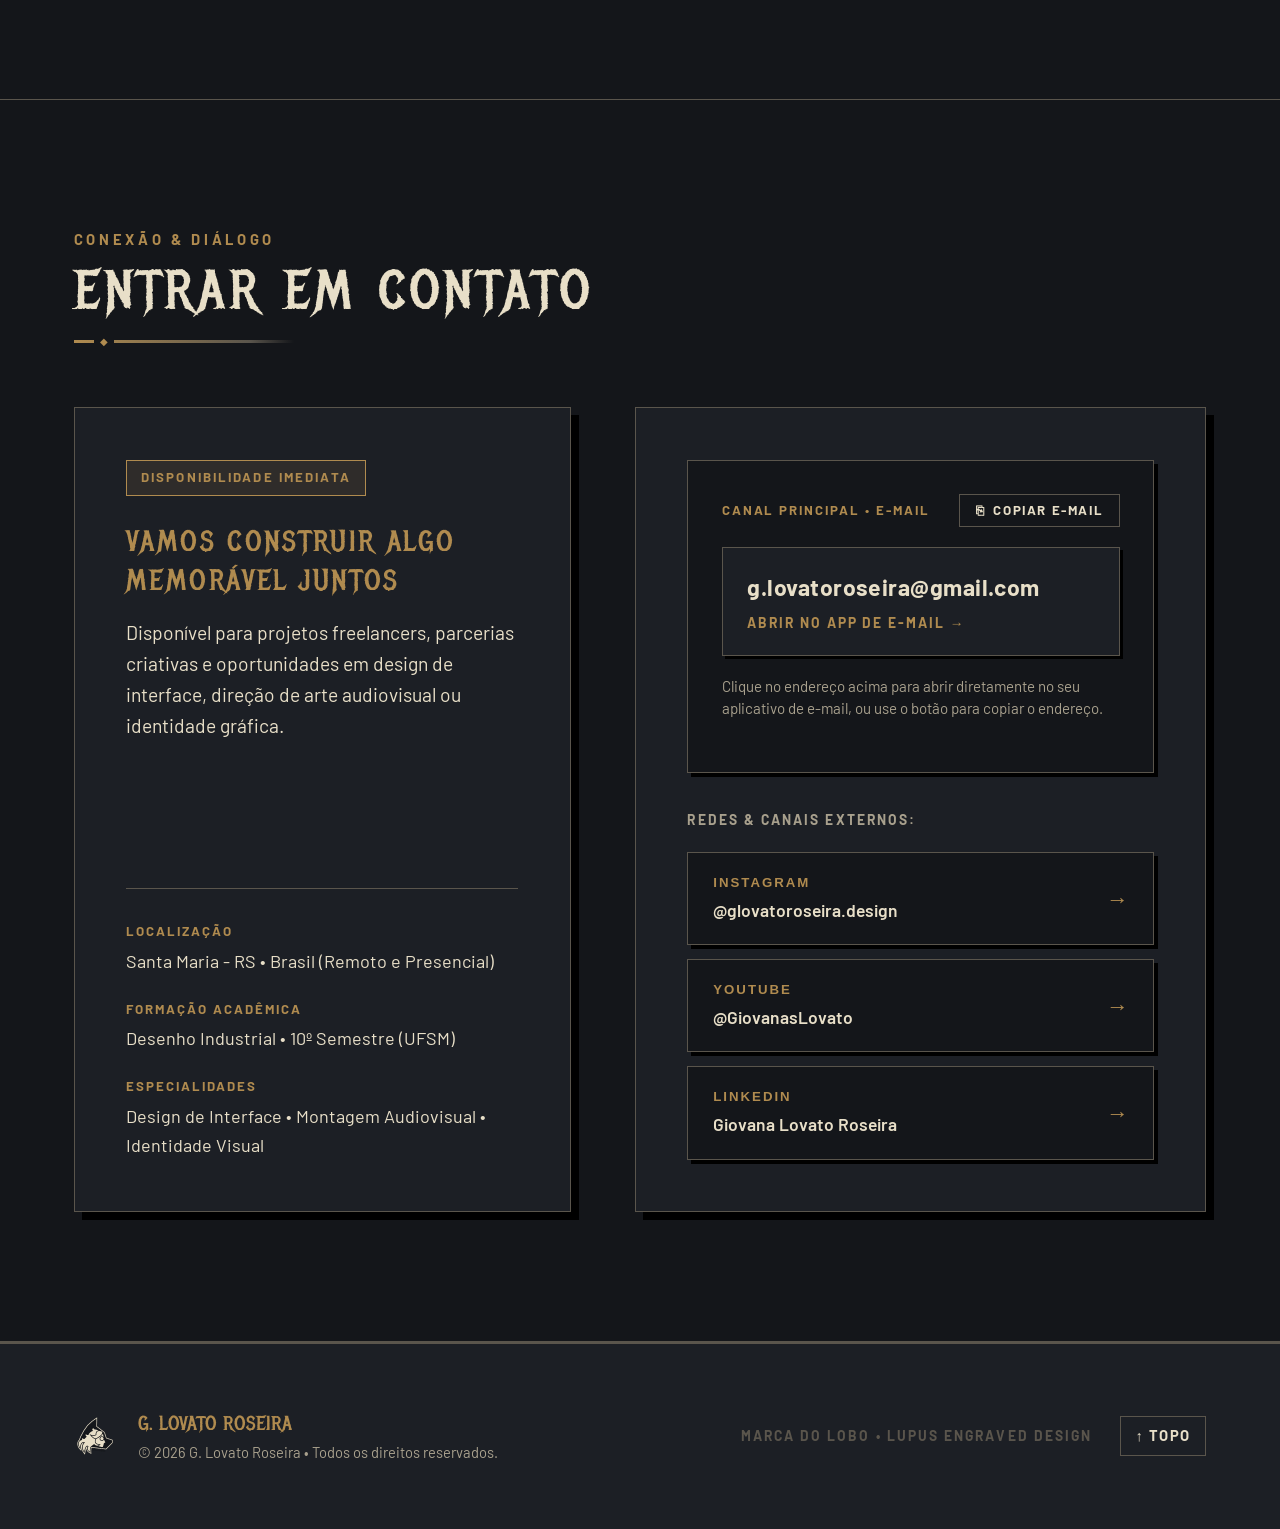
==== commit 748c1f74: "Add files via upload" ====
--- a/index.html
+++ b/index.html
@@ -205,7 +205,7 @@
                 <span class="tag">Roteiro</span>
                 <span class="tag">Storyboard</span>
               </div>
-              <a href="projetos/projetados.html" class="btn-card-details">VER PROJETO COMPLETO &rarr;</a>
+              <a href="projeto.html?p=projetados" class="btn-card-details">VER PROJETO COMPLETO &rarr;</a>
             </div>
           </article>
 
@@ -214,84 +214,97 @@
       </div>
     </section>
 
-    <!-- CONTATO SECTION (GRID ASSIMÉTRICO 35 / 65) -->
+    <!-- CONTATO SECTION (LINKS DIRETOS & REDES) -->
     <section id="contato" class="section contato-section">
       <div class="widescreen-canvas">
         
         <div class="section-header-left">
-          <span class="section-tag">CONEXÃO &amp; PROPOSTAS</span>
+          <span class="section-tag">CONEXÃO &amp; DIÁLOGO</span>
           <h2 class="section-title">ENTRAR EM CONTATO</h2>
           <div class="engraved-divider-left"></div>
         </div>
 
-        <div class="contato-asymmetric-grid">
+        <div class="contato-direct-grid">
           
-          <div class="contato-info-card">
+          <!-- Apresentação & Informações de Atuação -->
+          <div class="contato-intro-card">
+            <span class="contato-badge">DISPONIBILIDADE IMEDIATA</span>
             <h3 class="contato-heading">Vamos construir algo memorável juntos</h3>
-            <p>
+            <p class="contato-description">
               Disponível para projetos freelancers, parcerias criativas e oportunidades em design de interface, direção de arte audiovisual ou identidade gráfica.
             </p>
 
-            <div class="contact-details">
-              <div class="contact-detail-item">
-                <span class="detail-label">EMAIL DIRETO</span>
-                <a href="mailto:g.lovatoroseira@gmail.com" class="detail-value">g.lovatoroseira@gmail.com</a>
-              </div>
-              <div class="contact-detail-item">
+            <div class="contact-details-list">
+              <div class="contact-detail-row">
                 <span class="detail-label">LOCALIZAÇÃO</span>
-                <span class="detail-value">Curitiba &bull; Brasil (Remoto / Presencial)</span>
-              </div>
-              <div class="contact-detail-item">
-                <span class="detail-label">FORMAÇÃO</span>
-                <span class="detail-value">Desenho Industrial &bull; 10º Semestre</span>
-              </div>
-            </div>
-
-            <div class="social-links-wrapper">
-              <span class="social-title">REDES &amp; PORTFÓLIOS:</span>
-              <div class="social-buttons">
-                <a href="https://linkedin.com" target="_blank" rel="noopener" class="social-btn">LinkedIn</a>
-                <a href="https://behance.net" target="_blank" rel="noopener" class="social-btn">Behance</a>
-                <a href="https://vimeo.com" target="_blank" rel="noopener" class="social-btn">Vimeo</a>
-                <a href="https://github.com" target="_blank" rel="noopener" class="social-btn">GitHub</a>
-              </div>
-            </div>
-          </div>
-
-          <!-- Contact Form (Expandido à Direita) -->
-          <div class="contato-form-card">
-            <form id="contactForm" class="engraved-form">
-              <div class="form-group">
-                <label for="formName" class="form-label">SEU NOME *</label>
-                <input type="text" id="formName" name="name" class="form-input" placeholder="Ex: Clara Silveira" required>
-              </div>
-
-              <div class="form-group">
-                <label for="formEmail" class="form-label">SEU EMAIL *</label>
-                <input type="email" id="formEmail" name="email" class="form-input" placeholder="Ex: clara@email.com" required>
-              </div>
-
-              <div class="form-group">
-                <label for="formCategory" class="form-label">ÁREA DO PROJETO</label>
-                <select id="formCategory" name="category" class="form-select">
-                  <option value="interface">Design de Interface (UX/UI)</option>
-                  <option value="audiovisual">Audiovisual / Vídeo</option>
-                  <option value="grafico">Identidade Visual / Gráfico</option>
-                  <option value="outro">Projeto Híbrido / Outro</option>
-                </select>
-              </div>
-
-              <div class="form-group">
-                <label for="formMessage" class="form-label">MENSAGEM *</label>
-                <textarea id="formMessage" name="message" rows="5" class="form-textarea" placeholder="Descreva brevemente sua ideia ou projeto..." required></textarea>
-              </div>
-
-              <button type="submit" class="btn btn-primary btn-block">
-                ENVIAR MENSAGEM &rarr;
-              </button>
-
-              <div id="formFeedback" class="form-feedback" aria-live="polite"></div>
-            </form>
+                <span class="detail-value">Santa Maria - RS &bull; Brasil (Remoto e Presencial)</span>
+              </div>
+              <div class="contact-detail-row">
+                <span class="detail-label">FORMAÇÃO ACADÊMICA</span>
+                <span class="detail-value">Desenho Industrial &bull; 10º Semestre (UFSM)</span>
+              </div>
+              <div class="contact-detail-row">
+                <span class="detail-label">ESPECIALIDADES</span>
+                <span class="detail-value">Design de Interface &bull; Montagem Audiovisual &bull; Identidade Visual</span>
+              </div>
+            </div>
+          </div>
+
+          <!-- Canais Diretos (Email em Destaque + Redes) -->
+          <div class="contato-channels-card">
+            
+            <!-- Bloco de Destaque: Email Direto com Ação Mailto e Opção de Copiar -->
+            <div class="email-direct-box">
+              <div class="email-box-header">
+                <span class="email-box-tag">CANAL PRINCIPAL &bull; E-MAIL</span>
+                <button type="button" class="btn-copy-email" id="btnCopyEmail" aria-label="Copiar endereço de e-mail">
+                  <span class="copy-icon">&#x2398;</span>
+                  <span class="copy-label" id="copyLabelText">COPIAR E-MAIL</span>
+                </button>
+              </div>
+              
+              <a href="mailto:g.lovatoroseira@gmail.com" class="email-address-link" title="Clique para abrir seu aplicativo de e-mail">
+                <span class="email-text" id="contactEmailAddress">g.lovatoroseira@gmail.com</span>
+                <span class="email-action-hint">ABRIR NO APP DE E-MAIL &rarr;</span>
+              </a>
+              
+              <p class="email-box-note">
+                Clique no endereço acima para abrir diretamente no seu aplicativo de e-mail, ou use o botão para copiar o endereço.
+              </p>
+            </div>
+
+            <!-- Bloco de Redes Sociais e Canais Externos -->
+            <div class="social-channels-box">
+              <span class="social-box-title">REDES &amp; CANAIS EXTERNOS:</span>
+              <div class="social-channels-grid">
+                
+                <a href="https://www.instagram.com/glovatoroseira.design/" target="_blank" rel="noopener noreferrer" class="social-channel-item">
+                  <div class="channel-info">
+                    <span class="channel-platform">INSTAGRAM</span>
+                    <span class="channel-handle">@glovatoroseira.design</span>
+                  </div>
+                  <span class="channel-arrow">&rarr;</span>
+                </a>
+
+                <a href="https://www.youtube.com/@GiovanasLovato" target="_blank" rel="noopener noreferrer" class="social-channel-item">
+                  <div class="channel-info">
+                    <span class="channel-platform">YOUTUBE</span>
+                    <span class="channel-handle">@GiovanasLovato</span>
+                  </div>
+                  <span class="channel-arrow">&rarr;</span>
+                </a>
+
+                <a href="https://www.linkedin.com/in/giovana-lovato-riske-roseira-0268a1265/" target="_blank" rel="noopener noreferrer" class="social-channel-item">
+                  <div class="channel-info">
+                    <span class="channel-platform">LINKEDIN</span>
+                    <span class="channel-handle">Giovana Lovato Roseira</span>
+                  </div>
+                  <span class="channel-arrow">&rarr;</span>
+                </a>
+
+              </div>
+            </div>
+
           </div>
 
         </div>
--- a/styles.css
+++ b/styles.css
@@ -281,7 +281,7 @@
   line-height: 1;
 }
 
-/* Logo marca escrita no header — tamanho aumentado */
+/* Logo marca escrita no header: tamanho aumentado */
 .logo-wordmark {
   height: clamp(44px, 5vw, 58px);
   width: auto;
@@ -929,135 +929,259 @@
 }
 
 /* --------------------------------------------------------------------------
-   8. SEÇÃO CONTATO (GRID ASSIMÉTRICO 35 / 65)
+   8. SEÇÃO CONTATO (LINKS DIRETOS & REDES)
    -------------------------------------------------------------------------- */
-.contato-asymmetric-grid {
+.contato-direct-grid {
   display: grid;
-  grid-template-columns: 380px 1fr;
-  gap: 4rem;
-}
-
-.contato-info-card,
-.contato-form-card {
+  grid-template-columns: 1fr 1.15fr;
+  gap: 3.5rem;
+  align-items: stretch;
+}
+
+.contato-intro-card,
+.contato-channels-card {
   background-color: var(--bg-card);
   padding: 2.8rem;
   border: 1px solid var(--color-graphite);
   box-shadow: 8px 8px 0px var(--shadow-color);
+  display: flex;
+  flex-direction: column;
+}
+
+.contato-badge {
+  display: inline-block;
+  align-self: flex-start;
+  font-size: 0.72rem;
+  font-weight: 700;
+  letter-spacing: 0.16em;
+  text-transform: uppercase;
+  color: var(--color-brass);
+  background-color: rgba(176, 139, 79, 0.12);
+  border: 1px solid var(--color-brass);
+  padding: 0.35rem 0.75rem;
+  margin-bottom: 1.5rem;
 }
 
 .contato-heading {
   font-size: 1.6rem;
   color: var(--color-brass);
   margin-bottom: 1rem;
-}
-
-.contact-details {
-  margin: 2rem 0;
-  display: flex;
-  flex-direction: column;
-  gap: 1.2rem;
-}
-
-.contact-detail-item {
-  display: flex;
-  flex-direction: column;
+  line-height: 1.3;
+}
+
+.contato-description {
+  font-size: 1.05rem;
+  line-height: 1.6;
+  color: var(--text-paper);
+  margin-bottom: 2rem;
+}
+
+.contact-details-list {
+  margin-top: auto;
+  display: flex;
+  flex-direction: column;
+  gap: 1.25rem;
+  padding-top: 1.75rem;
+  border-top: 1px solid var(--color-graphite);
+}
+
+.contact-detail-row {
+  display: flex;
+  flex-direction: column;
+  gap: 0.25rem;
 }
 
 .detail-label {
+  font-size: 0.72rem;
+  font-weight: 700;
+  letter-spacing: 0.15em;
+  text-transform: uppercase;
+  color: var(--color-brass);
+}
+
+.detail-value {
+  font-size: 0.98rem;
+  color: var(--text-paper);
+}
+
+/* Bloco de Destaque: Email Direto */
+.email-direct-box {
+  background-color: var(--bg-dark);
+  border: 1px solid var(--color-graphite);
+  padding: 1.8rem;
+  margin-bottom: 2rem;
+  box-shadow: 4px 4px 0px var(--shadow-color);
+  transition: border-color var(--transition-fast), box-shadow var(--transition-fast);
+}
+
+.email-direct-box:hover {
+  border-color: var(--color-brass);
+}
+
+.email-box-header {
+  display: flex;
+  justify-content: space-between;
+  align-items: center;
+  margin-bottom: 1.1rem;
+  flex-wrap: wrap;
+  gap: 0.75rem;
+}
+
+.email-box-tag {
+  font-size: 0.72rem;
+  font-weight: 700;
+  letter-spacing: 0.15em;
+  text-transform: uppercase;
+  color: var(--color-brass);
+}
+
+.btn-copy-email {
+  background-color: transparent;
+  border: 1px solid var(--color-graphite);
+  color: var(--text-paper);
+  font-family: var(--font-body);
+  font-size: 0.72rem;
+  font-weight: 700;
+  letter-spacing: 0.12em;
+  text-transform: uppercase;
+  padding: 0.4rem 0.85rem;
+  cursor: pointer;
+  display: inline-flex;
+  align-items: center;
+  gap: 0.45rem;
+  transition: all var(--transition-fast);
+}
+
+.btn-copy-email:hover {
+  border-color: var(--color-brass);
+  color: var(--color-brass);
+  background-color: rgba(176, 139, 79, 0.12);
+}
+
+.btn-copy-email.is-copied {
+  border-color: #2E7D32;
+  color: #2E7D32;
+  background-color: rgba(46, 125, 50, 0.15);
+}
+
+.email-address-link {
+  display: flex;
+  flex-direction: column;
+  gap: 0.35rem;
+  padding: 1.15rem 1.35rem;
+  background-color: var(--bg-card);
+  border: 1px solid var(--color-graphite);
+  text-decoration: none;
+  box-shadow: 3px 3px 0px var(--shadow-color);
+  transition: all var(--transition-fast);
+}
+
+.email-address-link:hover {
+  border-color: var(--color-brass);
+  background-color: var(--bg-card-hover);
+  transform: translateY(-2px);
+  box-shadow: 6px 6px 0px var(--shadow-color);
+}
+
+.email-text {
+  font-family: var(--font-body);
+  font-size: 1.25rem;
+  font-weight: 700;
+  color: var(--text-paper);
+  word-break: break-all;
+  letter-spacing: 0.02em;
+  transition: color var(--transition-fast);
+}
+
+.email-address-link:hover .email-text {
+  color: var(--color-brass);
+}
+
+.email-action-hint {
   font-size: 0.75rem;
   font-weight: 700;
+  letter-spacing: 0.14em;
+  text-transform: uppercase;
+  color: var(--color-brass);
+}
+
+.email-box-note {
+  font-size: 0.82rem;
+  line-height: 1.5;
+  color: var(--text-muted);
+  margin-top: 1rem;
+}
+
+/* Bloco de Redes Sociais e Canais */
+.social-channels-box {
+  display: flex;
+  flex-direction: column;
+  gap: 0.85rem;
+}
+
+.social-box-title {
+  font-size: 0.75rem;
+  font-weight: 700;
   letter-spacing: 0.15em;
-  color: var(--color-brass);
-  margin-bottom: 0.2rem;
-}
-
-.detail-value {
-  font-size: 1rem;
-  color: var(--text-paper);
-}
-
-a.detail-value:hover {
-  color: var(--color-brass);
-  text-decoration: underline;
-}
-
-.social-links-wrapper {
-  margin-top: 2rem;
-  padding-top: 1.5rem;
-  border-top: 1px solid var(--color-graphite);
-}
-
-.social-title {
-  font-size: 0.8rem;
-  font-weight: 700;
-  letter-spacing: 0.1em;
+  text-transform: uppercase;
   color: var(--text-muted);
-  display: block;
-  margin-bottom: 0.8rem;
-}
-
-.social-buttons {
-  display: flex;
-  gap: 0.6rem;
-  flex-wrap: wrap;
-}
-
-.social-btn {
-  padding: 0.4rem 0.9rem;
-  font-size: 0.8rem;
+  margin-bottom: 0.25rem;
+}
+
+.social-channels-grid {
+  display: flex;
+  flex-direction: column;
+  gap: 0.75rem;
+}
+
+.social-channel-item {
+  display: flex;
+  justify-content: space-between;
+  align-items: center;
+  padding: 1.05rem 1.35rem;
+  background-color: var(--bg-dark);
+  border: 1px solid var(--color-graphite);
+  text-decoration: none;
+  box-shadow: 4px 4px 0px var(--shadow-color);
+  transition: all var(--transition-fast);
+}
+
+.social-channel-item:hover {
+  border-color: var(--color-brass);
+  background-color: var(--bg-card-hover);
+  transform: translateY(-2px);
+  box-shadow: 6px 6px 0px var(--shadow-color);
+}
+
+.channel-info {
+  display: flex;
+  flex-direction: column;
+  gap: 0.2rem;
+}
+
+.channel-platform {
+  font-size: 0.72rem;
+  font-weight: 800;
+  letter-spacing: 0.15em;
+  text-transform: uppercase;
+  color: var(--color-brass);
+}
+
+.channel-handle {
+  font-size: 0.95rem;
   font-weight: 600;
-  border: 1px solid var(--color-graphite);
-  background-color: var(--bg-dark);
-  color: var(--text-paper);
-}
-
-.social-btn:hover {
-  border-color: var(--color-brass);
-  color: var(--color-brass);
-}
-
-.form-group {
-  margin-bottom: 1.4rem;
-  display: flex;
-  flex-direction: column;
-}
-
-.form-label {
-  font-size: 0.75rem;
-  font-weight: 700;
-  letter-spacing: 0.15em;
-  color: var(--text-paper);
-  margin-bottom: 0.4rem;
-}
-
-.form-input,
-.form-select,
-.form-textarea {
-  width: 100%;
-  padding: 0.85rem 1rem;
-  font-family: var(--font-body);
-  font-size: 0.95rem;
-  background-color: var(--bg-dark);
-  border: 1px solid var(--color-graphite);
-  color: var(--text-paper);
-  outline: none;
-  transition: border-color var(--transition-fast);
-}
-
-.form-input:focus,
-.form-select:focus,
-.form-textarea:focus {
-  border-color: var(--color-brass);
-}
-
-.form-feedback {
-  margin-top: 1rem;
-  padding: 0.75rem;
-  font-size: 0.9rem;
-  display: none;
-  border: 1px solid var(--color-brass);
-  background-color: rgba(176, 139, 79, 0.12);
-  color: var(--text-paper);
+  color: var(--text-paper);
+}
+
+.channel-arrow {
+  font-size: 1.2rem;
+  font-weight: 700;
+  color: var(--color-brass);
+  transition: transform var(--transition-fast);
+}
+
+.social-channel-item:hover .channel-arrow {
+  transform: translateX(4px);
 }
 
 /* --------------------------------------------------------------------------
@@ -1279,13 +1403,25 @@
     grid-template-columns: repeat(2, 1fr);
   }
 
-  .contato-asymmetric-grid {
+  .contato-direct-grid {
     grid-template-columns: 1fr;
-    gap: 3rem;
+    gap: 2.5rem;
   }
 }
 
 @media (max-width: 768px) {
+  .contato-intro-card,
+  .contato-channels-card {
+    padding: 1.8rem;
+  }
+
+  .email-direct-box {
+    padding: 1.3rem;
+  }
+
+  .email-text {
+    font-size: 1.05rem;
+  }
   .menu-toggle {
     display: flex;
   }
